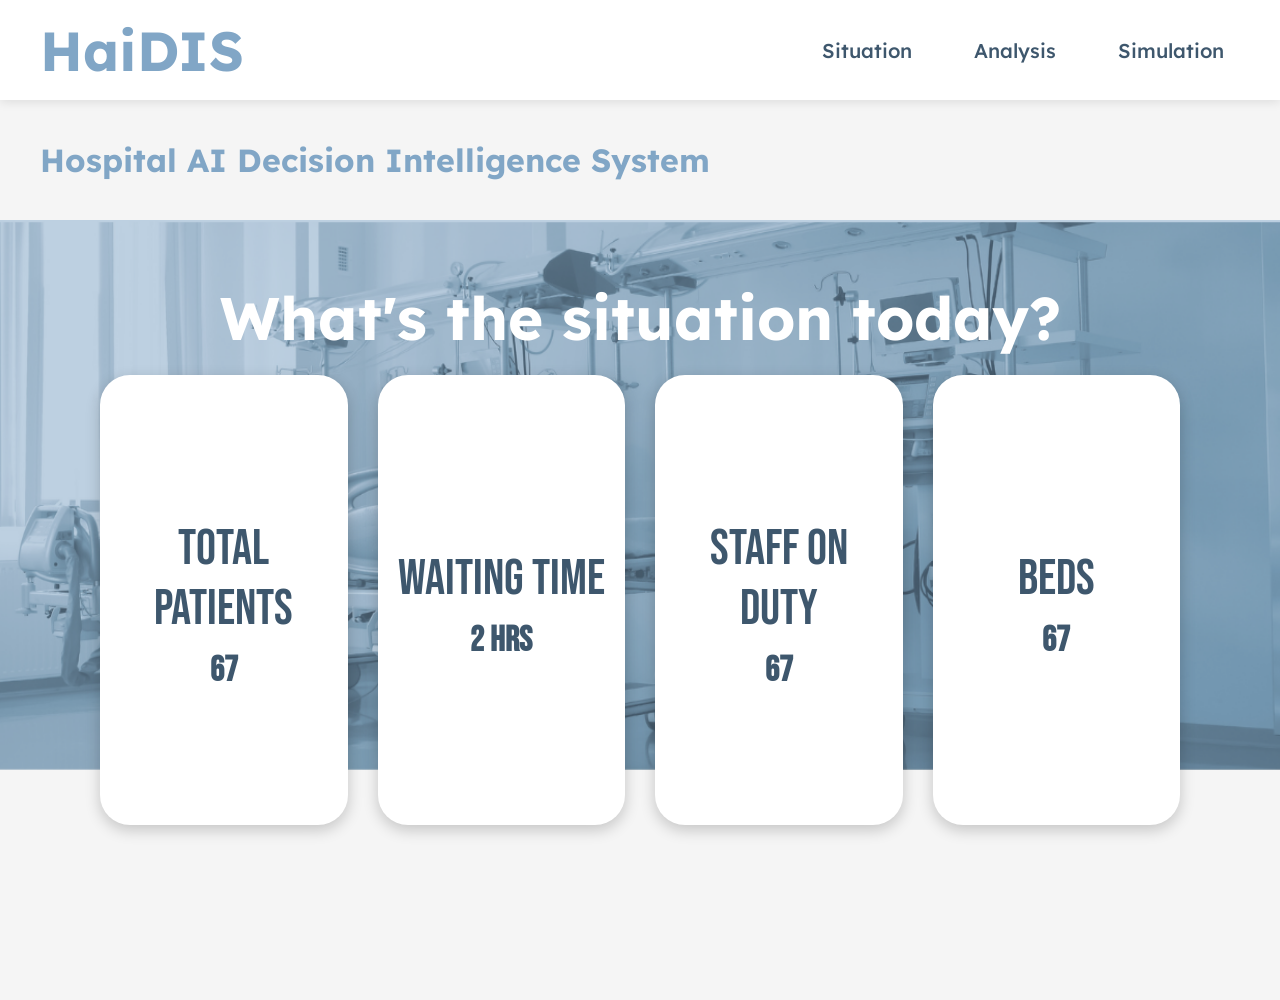
==== first.html @ 6281bd53 "frontend" ====
<!DOCTYPE html>
<html>
<head>
    <title>Hospital AI Dashboard</title>
    <link rel="stylesheet" href="style.css">
    <link href="https://fonts.googleapis.com/css2?family=Lexend+Deca&display=swap" rel="stylesheet">
    <link href="https://fonts.googleapis.com/css2?family=Bebas+Neue&display=swap" rel="stylesheet">
</head>

<body>
    <nav class="navbar">
        <div class="nav-logo">HaiDIS
        </div>
        <div class="nav-tabs">
            <a href="first.html" class="nav-item">Situation</a>
            <a href="second.html" class="nav-item">Analysis</a>
            <a href="third.html" class="nav-item">Simulation</a>
        </div>
    </nav>

    <div class="bg-wrapper">
        <h1>Hospital AI Decision Intelligence System</h1>

        <div class="container">
            <h2>What's the situation today?</h2>
        
            <div class="floating-panel">
                
                <div class="card">
                    <h3>Total Patients</h3>
                    <p id="patientsValue">67</p>
                </div>

                <div class="card">
                    <h3>WAITING TIME</h3>
                    <p id="waitingTime">2 hrs</p>
                </div>

                <div class="card">
                    <h3>STAFF ON DUTY</h3>
                    <p id="staffNumber">67</p>
                </div>

                <div class="card">
                    <h3>BEDS</h3>
                    <p id="bedValue">67</p>
                </div>
            </div>
        </div>
    </div>
 <script src="script.js"></script>

</body>
</html>
---- style.css ----
* {
    margin: 0;
    padding: 0;
    box-sizing: border-box;
}

:root {
--pastel-grey-orange: #d2c4b4;
--azure: #81a6c6;
--pastel-grey-azure: #aacddc;
--light-orange: #f3e3d0;
--white: #ffffff;
--grey-azure: #3e576d;
--grey-brown: #6a6156;
--green: #2a7d55;
--red: #bd3535;
}

body {
    font-family: 'Lexend Deca';
    color: var(--azure);
    background: #f5f5f5;
    padding: 20px;
    margin: 0;
    padding: 0; 
}

.bg-wrapper {
    background-image: url("bg_homepage.png");
    background-size: 1350px 550px;
    background-position: center 120px;
    background-repeat: no-repeat;
    padding: 40px;
    border-radius: 50px;
    overflow: hidden; 
    height: 100vh;
}

.container {
    display: flex;
    color: white;
    font-size: 40px;
    flex-direction: column;
    margin-top: 100px;
    gap: 20px;
    align-items: center;
}

.floating-panel {
    display: grid;  /*forces 4 columns*/
    grid-template-columns: repeat(auto-fit, minmax(200px, 1fr));
    gap: 30px;
    width: 90%;
    max-width: 1200px;
    margin: 0 auto;
}

.card {
    background: white;
    padding: 40px 20px;
    border-radius: 30px;
    text-align:center;
    height: 450px;

    display: flex;
    flex-direction: column;
    justify-content: center;
    overflow: hidden;

    box-shadow: 0 5px 15px rgba(0,0,0,0.2);
}

.card h3 {
    font-family: 'Bebas Neue';
    font-size: 50px;
    font-weight: normal;
    margin-top: 10px;
    color: var(--grey-azure);
}

#patientsValue, #waitingTime, #staffNumber, #bedValue {
    font-family: 'Bebas Neue';
    font-size: 35px;
    font-weight: bold;
    text-align: center;
    color: var(--grey-azure);
    margin-top: 10px;
}

.input-panel, .output-panel {
    background: var(--pastel-grey-orange);
    padding: 20px;
    border-radius: 10px;
    width: 50%;
}

.green { background: #d4edda; }
.yellow { background: #fff3cd; }
.red { background: #f8d7da; }


/*second page*/
.split-screen {
    display: flex;          /* This puts the columns side-by-side */
    height: 100vh;         /* Makes the container full screen height */
    width: 100%;
    padding: 20px;
    box-sizing: border-box;
}

.left-column {
    flex: 1;               /* Takes up 50% of the space */
    background-color: var(--light-orange);
    padding: 20px;
    border-radius: 20px;
    display: flex;
    flex-direction: column;
    align-items: center;
    height: 100%;
    box-sizing: border-box;
}

.left-column h2 { /*AI Suggestion title*/
    color: var(--grey-brown);
    text-align: center;
    font-size: 30px;
    padding: 20px;
    margin-bottom: 30px;
}

.right-column h2 { /*Cost vs efficiency title*/ 
    color: var(--grey-azure);
    text-align: center;
    font-size: 30px;
    padding: 20px;
}

.right-column {
    flex: 1;               /* Takes up the other 50% */
    background-color: var(--pastel-grey-azure);
    padding: 20px;
    width: 100%;
    border-radius: 20px;
    display: flex;
    flex-direction: column;
    align-items: center;
}

.column-wrapper {
    flex: 1;
    display: flex;
    padding: 20px;
}

.generate-btn {
    color: white;
    font-size: 20px;
    font-weight: bold;
    background-color: var(--grey-azure);
    margin-top: 20px;
    margin-bottom: 15px;
    width: 50%;
    padding: 10px;
    border-radius: 20px;
}

.see-all-btn {
    color: white;
    font-size: 20px;
    font-weight: bold;
    background-color: var(--pastel-grey-azure);
    margin-bottom: 15px;
    width: 50%;
    padding: 10px;
    border-radius: 20px;
}

.suggestion-card, .wide-card {
    background: white;
    border-radius: 20px;
    margin-bottom: 15px;
    width: 80%;
    padding: 30px;
    min-height: 150px;
    font-size: 20px;
    color: var(--grey-azure);
    text-align: center;
    min-height: max-content;
    align-items: center;
    flex-grow: 1;
    display: flex;
    flex-direction: column;
    justify-content: space-between;
}

.stats-grid { /*for columns under cost vs efficiency*/
    display: flex;          /* This puts the columns side-by-side */
    flex-direction: row;
    justify-content: space-between;
    width: 100%;
    padding: 20px;
    box-sizing: border-box;
    gap: 20px;
}

.stat-card {    /*cost increase and patient served*/
    background: white;
    border-radius: 20px;
    margin-bottom: 20px;
    box-sizing: border-box;
    min-height: 150px;
    padding: 30px;
    font-size: 20px;
    color: #3e576d;
    text-align: center;
    display: flex;
    flex-direction: column;
    justify-content: center;
    align-items: center;
    flex: 1 1 0;
    width: 0;
}

.cost-increase, .patients-served {
    color: var(--green);
    padding: 25px;
    text-align: center;
    font-weight: bold;
    font-size: 50px;
}

.wait-time-reduction {
    color: var(--red);
    margin-top: 15px;
    padding: 15px;
    text-align: center;
    font-weight: bold;
    font-size: 50px;
}


/*navigation tab*/
.navbar {
    display: flex;
    justify-content: space-between;
    align-items: center;
    padding: 0 40px;
    background-color: var(--white);
    box-shadow: 0 2px 10px rgba(0,0,0,0.1);
    position: sticky; 
    top: 0;
    left: 0;
    z-index: 1000;
    width: 100%;
    height: 100px;
}

.nav-logo {
    font-size: 55px;
    color: var(--azure);
    font-weight: bold;
}

.nav-tabs {
    display: flex;
    gap: 30px;
}

.nav-item {
    text-decoration: none;
    font-family: 'Lexend Deca';
    color: var(--grey-azure);
    font-weight: 500;
    padding: 8px 16px;
    border-radius: 8px;
    transition: 0.3s;
    font-size: 20px;
}

/* Hover effect when pointed */
.nav-item:hover {
    background-color: var(--pastel-grey-azure);
    color: white;
}

/* 'Active' class to show which page users are on */
.nav-item.active {
    border-bottom: 3px solid var(--azure);
    color: var(--azure);
}

@media (max-width: 768px) {
    .split-screen {
        flex-direction: column; /* Stacks them on top of each other for smaller screens */
    }
}
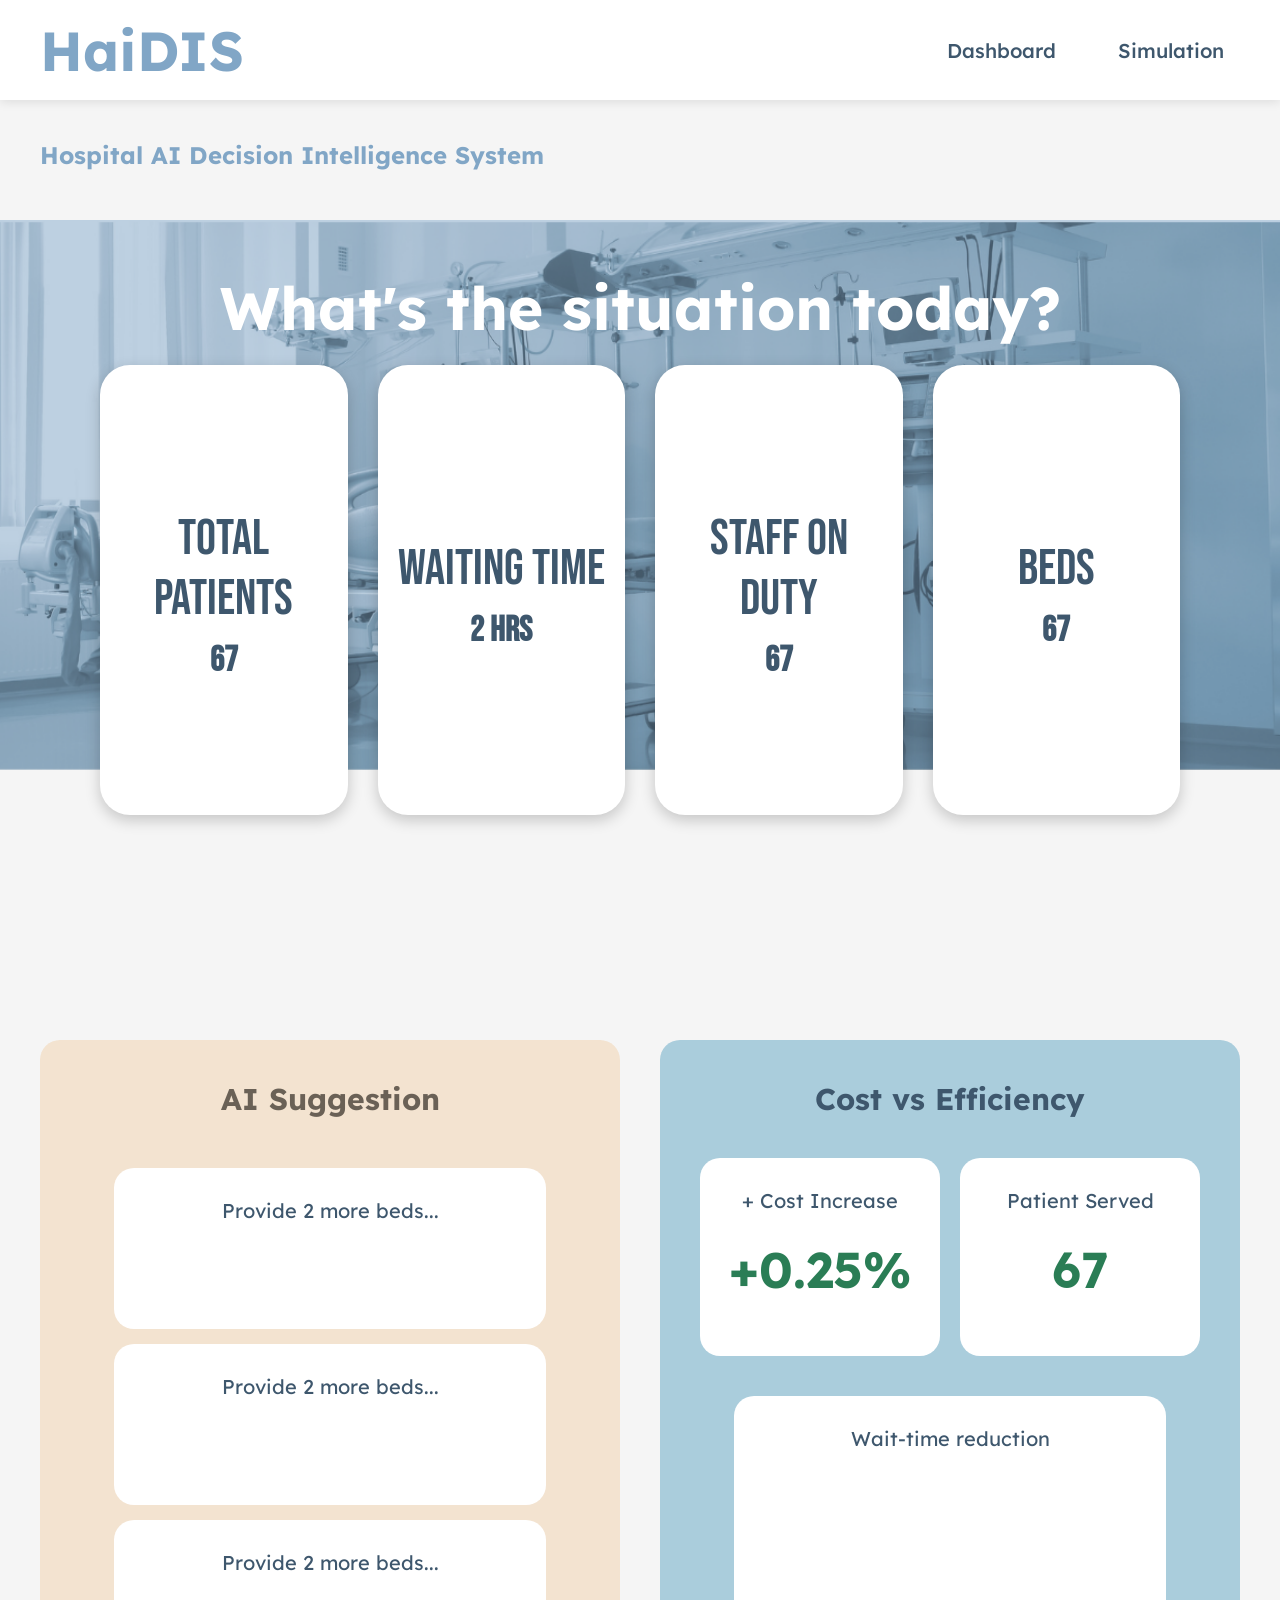
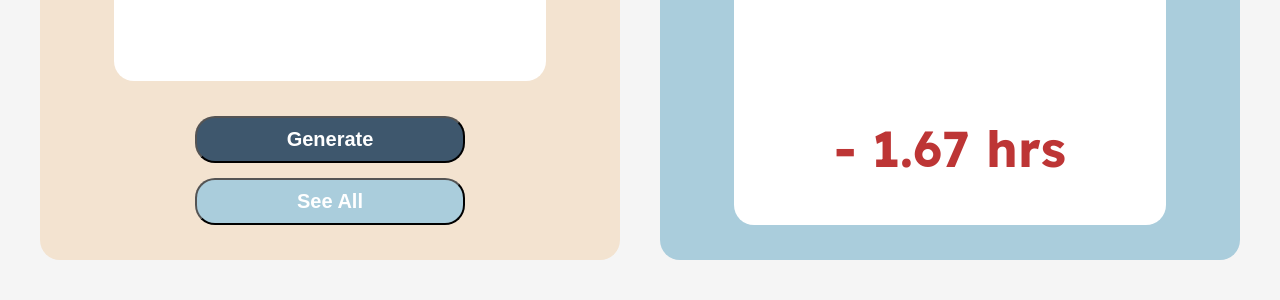
==== commit 27979408: "Rename index.html to first.html" ====
--- a/first.html
+++ b/first.html
@@ -1,54 +1,91 @@
-<!DOCTYPE html>
-<html>
-<head>
-    <title>Hospital AI Dashboard</title>
-    <link rel="stylesheet" href="style.css">
-    <link href="https://fonts.googleapis.com/css2?family=Lexend+Deca&display=swap" rel="stylesheet">
-    <link href="https://fonts.googleapis.com/css2?family=Bebas+Neue&display=swap" rel="stylesheet">
-</head>
-
-<body>
-    <nav class="navbar">
-        <div class="nav-logo">HaiDIS
-        </div>
-        <div class="nav-tabs">
-            <a href="first.html" class="nav-item">Situation</a>
-            <a href="second.html" class="nav-item">Analysis</a>
-            <a href="third.html" class="nav-item">Simulation</a>
-        </div>
-    </nav>
-
-    <div class="bg-wrapper">
-        <h1>Hospital AI Decision Intelligence System</h1>
-
-        <div class="container">
-            <h2>What's the situation today?</h2>
-        
-            <div class="floating-panel">
-                
-                <div class="card">
-                    <h3>Total Patients</h3>
-                    <p id="patientsValue">67</p>
-                </div>
-
-                <div class="card">
-                    <h3>WAITING TIME</h3>
-                    <p id="waitingTime">2 hrs</p>
-                </div>
-
-                <div class="card">
-                    <h3>STAFF ON DUTY</h3>
-                    <p id="staffNumber">67</p>
-                </div>
-
-                <div class="card">
-                    <h3>BEDS</h3>
-                    <p id="bedValue">67</p>
-                </div>
-            </div>
-        </div>
-    </div>
- <script src="script.js"></script>
-
-</body>
-</html>+<!DOCTYPE html>
+<html>
+<head>
+    <title>Hospital AI Dashboard</title>
+    <link rel="stylesheet" href="style.css">
+    <link href="https://fonts.googleapis.com/css2?family=Lexend+Deca&display=swap" rel="stylesheet">
+    <link href="https://fonts.googleapis.com/css2?family=Bebas+Neue&display=swap" rel="stylesheet">
+</head>
+
+<body>
+    <nav class="navbar">
+        <div class="nav-logo">HaiDIS</div>
+        <div class="nav-tabs">
+            <a href="first.html" class="nav-item">Dashboard</a>
+            <a href="second.html" class="nav-item">Simulation</a>
+        </div>
+    </nav>
+
+   <section id="situation" class="bg-wrapper">
+
+    <h1>Hospital AI Decision Intelligence System</h1>
+
+    <div class="container">
+        <h2>What's the situation today?</h2>
+    
+        <div class="floating-panel">
+            
+            <div class="card">
+                <h3>Total Patients</h3>
+                <p id="patientsValue">67</p>
+            </div>
+
+            <div class="card">
+                <h3>WAITING TIME</h3>
+                <p id="waitingTime">2 hrs</p>
+            </div>
+
+            <div class="card">
+                <h3>STAFF ON DUTY</h3>
+                <p id="staffNumber">67</p>
+            </div>
+
+            <div class="card">
+                <h3>BEDS</h3>
+                <p id="bedValue">67</p>
+            </div>
+        </div>
+    </div>
+</section>
+
+<section id="analysis" class="split-screen">
+
+    <div class="column-wrapper">
+        <div id="ai-suggestion" class="left-column">
+            <h2>AI Suggestion</h2>
+            <div class="suggestion-card">Provide 2 more beds...</div>
+            <div class="suggestion-card">Provide 2 more beds...</div>
+            <div class="suggestion-card">Provide 2 more beds...</div>
+            <button class="generate-btn">Generate</button>
+            <button class="see-all-btn">See All</button>
+        </div>
+    </div>        
+
+    <div class="column-wrapper">
+        <div id="cost-efficiency" class="right-column">
+            <h2>Cost vs Efficiency</h2>
+
+            <div class="stats-grid">
+                <div class="stat-card">
+                    + Cost Increase
+                    <div class="cost-increase">+0.25%</div>
+                </div>
+                
+                <div class="stat-card">
+                    Patient Served
+                    <div class="patients-served">67</div>
+                </div>
+            </div>
+
+            <div class="wide-card">
+                Wait-time reduction
+                <div class="wait-time-reduction">- 1.67 hrs</div>
+            </div>
+
+        </div>
+    </div>
+
+</section>
+<script src="script.js"></script>
+</body>
+</html>
